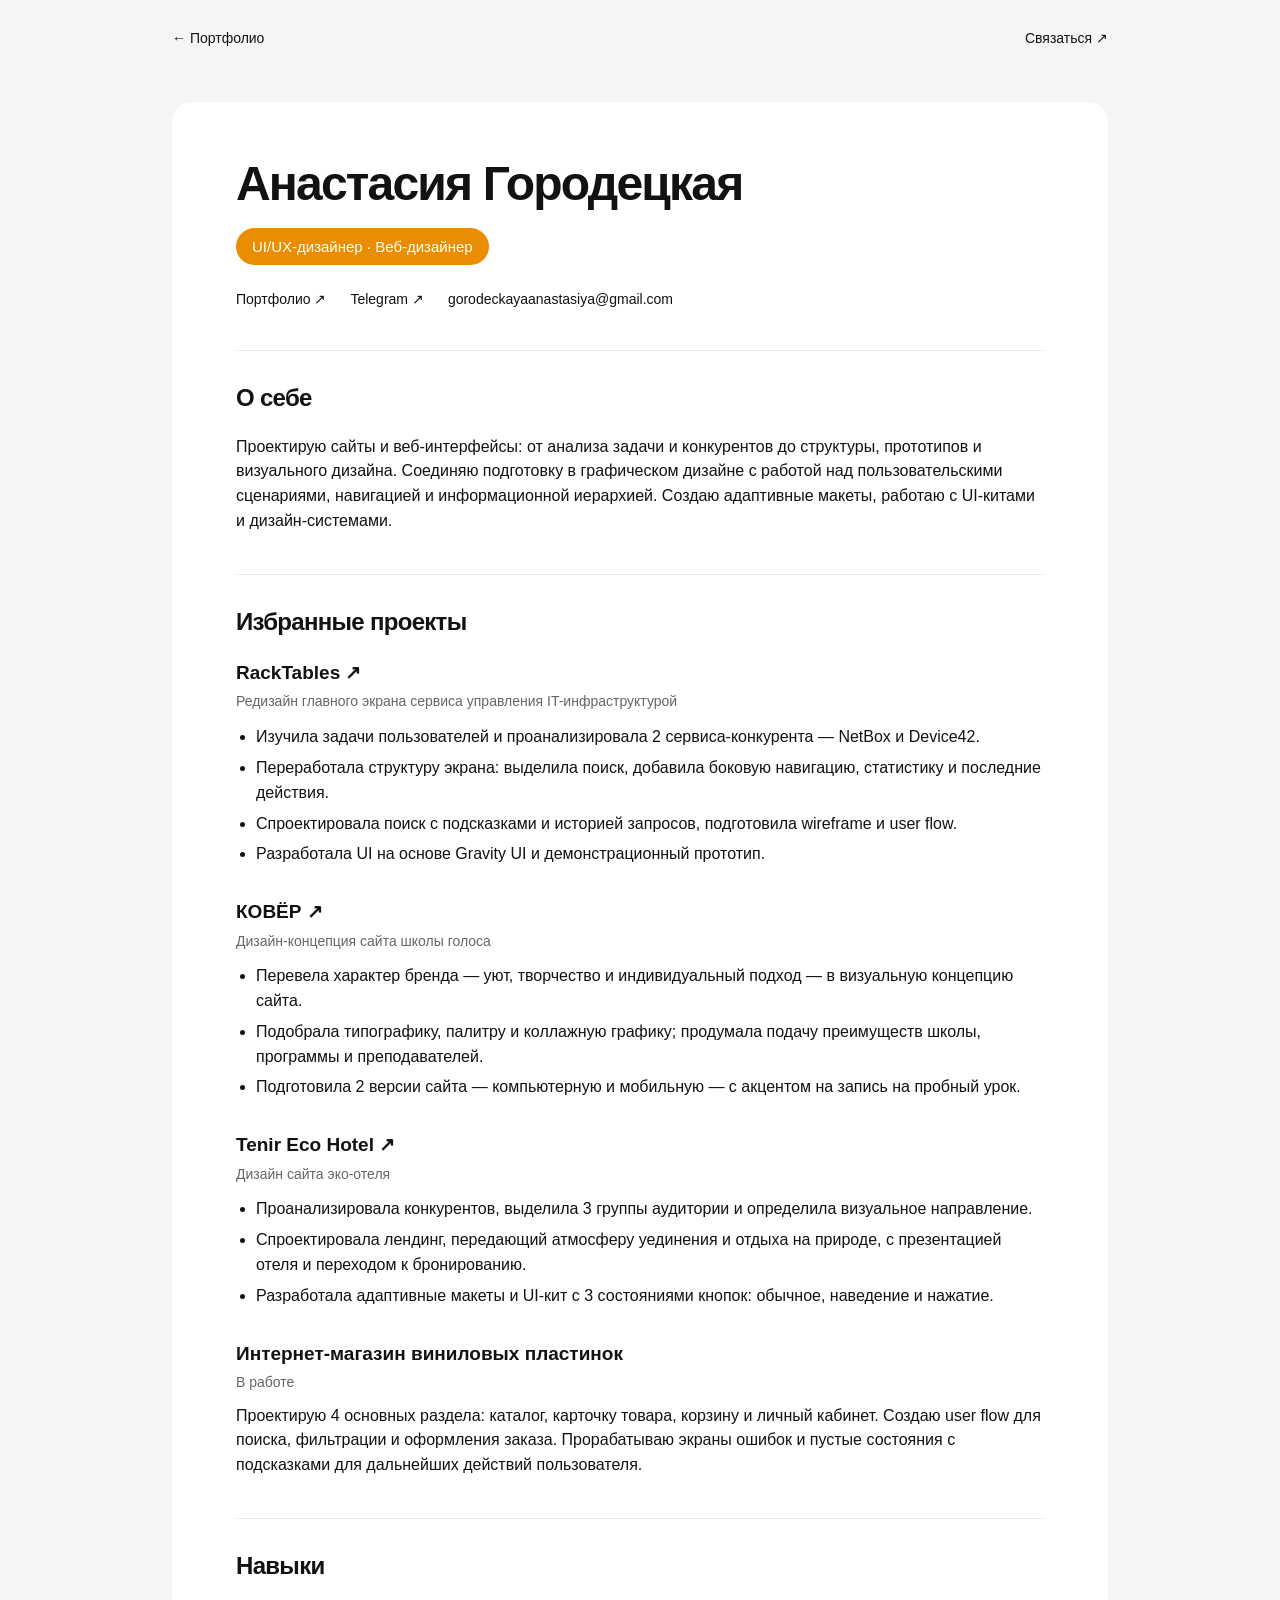
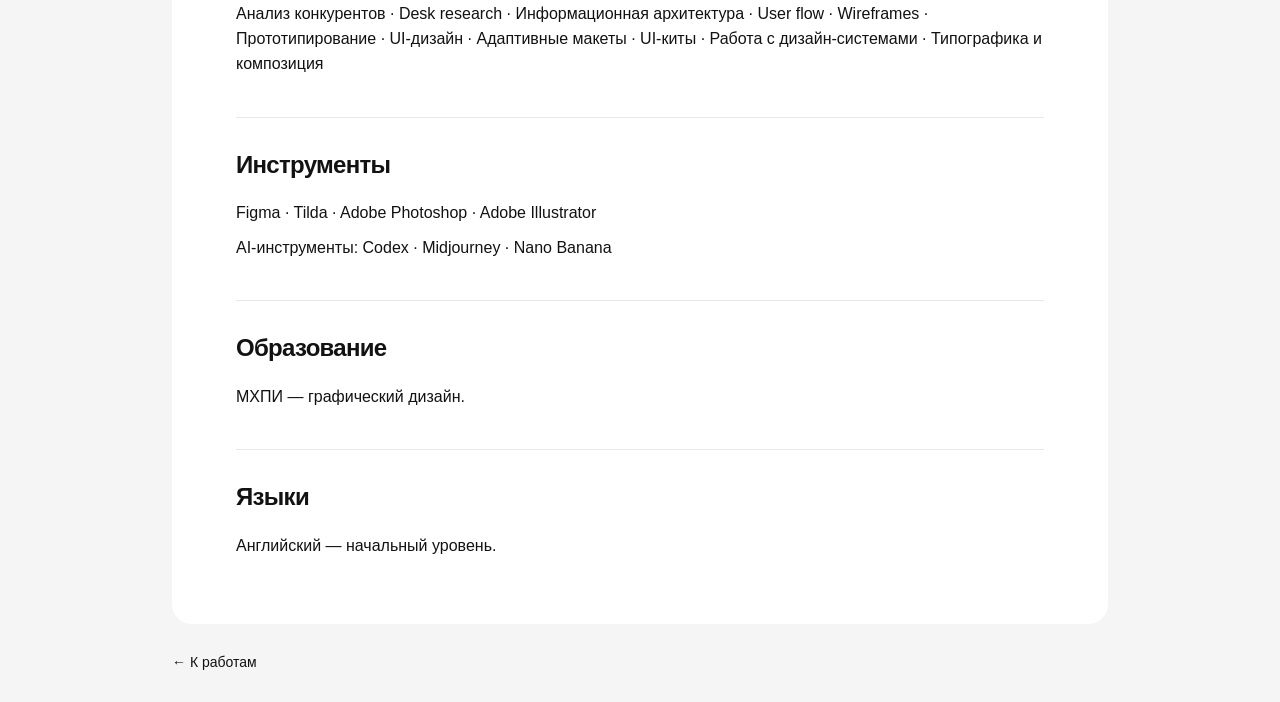
==== cv.html @ f880911d "Add files via upload" ====
<!doctype html>
<html lang="ru"><head><meta charset="utf-8"><meta name="viewport" content="width=device-width,initial-scale=1"><title>CV — Анастасия Городецкая</title><meta name="description" content="Резюме Анастасии Городецкой — UI/UX-дизайнер и веб-дизайнер"><link rel="stylesheet" href="cv.css"></head><body>
<header><a href="index.html#home">← Портфолио</a><a href="mailto:gorodeckayaanastasiya@gmail.com">Связаться ↗</a></header>
<main><h1>Анастасия Городецкая</h1><p class="role">UI/UX-дизайнер · Веб-дизайнер</p>
<div class="contacts"><a href="https://svetynastya.github.io/portfolio-site/">Портфолио ↗</a><a href="https://t.me/anastasieeeeeeee">Telegram ↗</a><a href="mailto:gorodeckayaanastasiya@gmail.com">gorodeckayaanastasiya@gmail.com</a></div>
<section><h2>О себе</h2><p>Проектирую сайты и веб-интерфейсы: от анализа задачи и конкурентов до структуры, прототипов и визуального дизайна. Соединяю подготовку в графическом дизайне с работой над пользовательскими сценариями, навигацией и информационной иерархией. Создаю адаптивные макеты, работаю с UI-китами и дизайн-системами.</p></section>
<section><h2>Избранные проекты</h2>
<article><h3><a href="racktables.html">RackTables ↗</a></h3><p class="caption">Редизайн главного экрана сервиса управления IT-инфраструктурой</p><ul><li>Изучила задачи пользователей и проанализировала 2 сервиса-конкурента — NetBox и Device42.</li><li>Переработала структуру экрана: выделила поиск, добавила боковую навигацию, статистику и последние действия.</li><li>Спроектировала поиск с подсказками и историей запросов, подготовила wireframe и user flow.</li><li>Разработала UI на основе Gravity UI и демонстрационный прототип.</li></ul></article>
<article><h3><a href="voice-school.html">КОВЁР ↗</a></h3><p class="caption">Дизайн-концепция сайта школы голоса</p><ul><li>Перевела характер бренда — уют, творчество и индивидуальный подход — в визуальную концепцию сайта.</li><li>Подобрала типографику, палитру и коллажную графику; продумала подачу преимуществ школы, программы и преподавателей.</li><li>Подготовила 2 версии сайта — компьютерную и мобильную — с акцентом на запись на пробный урок.</li></ul></article>
<article><h3><a href="eco-hotel.html">Tenir Eco Hotel ↗</a></h3><p class="caption">Дизайн сайта эко-отеля</p><ul><li>Проанализировала конкурентов, выделила 3 группы аудитории и определила визуальное направление.</li><li>Спроектировала лендинг, передающий атмосферу уединения и отдыха на природе, с презентацией отеля и переходом к бронированию.</li><li>Разработала адаптивные макеты и UI-кит с 3 состояниями кнопок: обычное, наведение и нажатие.</li></ul></article>
<article><h3>Интернет-магазин виниловых пластинок</h3><p class="caption">В работе</p><p>Проектирую 4 основных раздела: каталог, карточку товара, корзину и личный кабинет. Создаю user flow для поиска, фильтрации и оформления заказа. Прорабатываю экраны ошибок и пустые состояния с подсказками для дальнейших действий пользователя.</p></article></section>
<section><h2>Навыки</h2><p>Анализ конкурентов · Desk research · Информационная архитектура · User flow · Wireframes · Прототипирование · UI-дизайн · Адаптивные макеты · UI-киты · Работа с дизайн-системами · Типографика и композиция</p></section>
<section><h2>Инструменты</h2><p>Figma · Tilda · Adobe Photoshop · Adobe Illustrator</p><p>AI-инструменты: Codex · Midjourney · Nano Banana</p></section>
<section><h2>Образование</h2><p>МХПИ — графический дизайн.</p></section><section><h2>Языки</h2><p>Английский — начальный уровень.</p></section></main><footer><a href="index.html#works">← К работам</a></footer></body></html>
---- cv.css ----
*{box-sizing:border-box}body{margin:0;background:#f5f5f5;color:#121212;font-family:Arial,sans-serif;font-size:16px;line-height:1.55}a{color:inherit;text-decoration:none}a:hover{text-decoration:underline;text-underline-offset:4px}a:focus-visible{outline:2px solid #eb8d01;outline-offset:5px}header,footer{max-width:1000px;margin:auto;padding:28px 32px;display:flex;justify-content:space-between;font-size:14px}main{max-width:936px;margin:24px auto 0;padding:56px 64px;background:white;border-radius:20px}h1{font-size:48px;line-height:1.08;letter-spacing:-1.8px;margin:0 0 18px}.role{display:inline-block;background:#eb8d01;color:white;padding:7px 16px;border-radius:99px;margin:0 0 24px;font-size:15px}.contacts{display:flex;flex-wrap:wrap;gap:8px 24px;font-size:14px;overflow-wrap:anywhere}section{margin-top:40px;padding-top:28px;border-top:1px solid #e8e8e8}h2{font-size:24px;letter-spacing:-.7px;margin:0 0 18px}h3{font-size:19px;margin:0 0 4px}p{margin:0 0 10px}article+article{margin-top:30px}.caption{font-size:14px;color:#666}ul{margin:12px 0 0;padding-left:20px}li+li{margin-top:6px}@media(max-width:640px){header,footer{padding:22px 20px}main{margin:0 12px;padding:32px 20px;border-radius:16px}h1{font-size:34px;letter-spacing:-1px}.role{font-size:13px}body{font-size:15px}section{margin-top:28px;padding-top:22px}.contacts{gap:10px 20px}}@media print{header,footer{display:none}body,main{background:white}main{margin:0;padding:0;max-width:none}h1{font-size:30px}section{margin-top:20px;padding-top:12px}article{break-inside:avoid}a{text-decoration:none}}
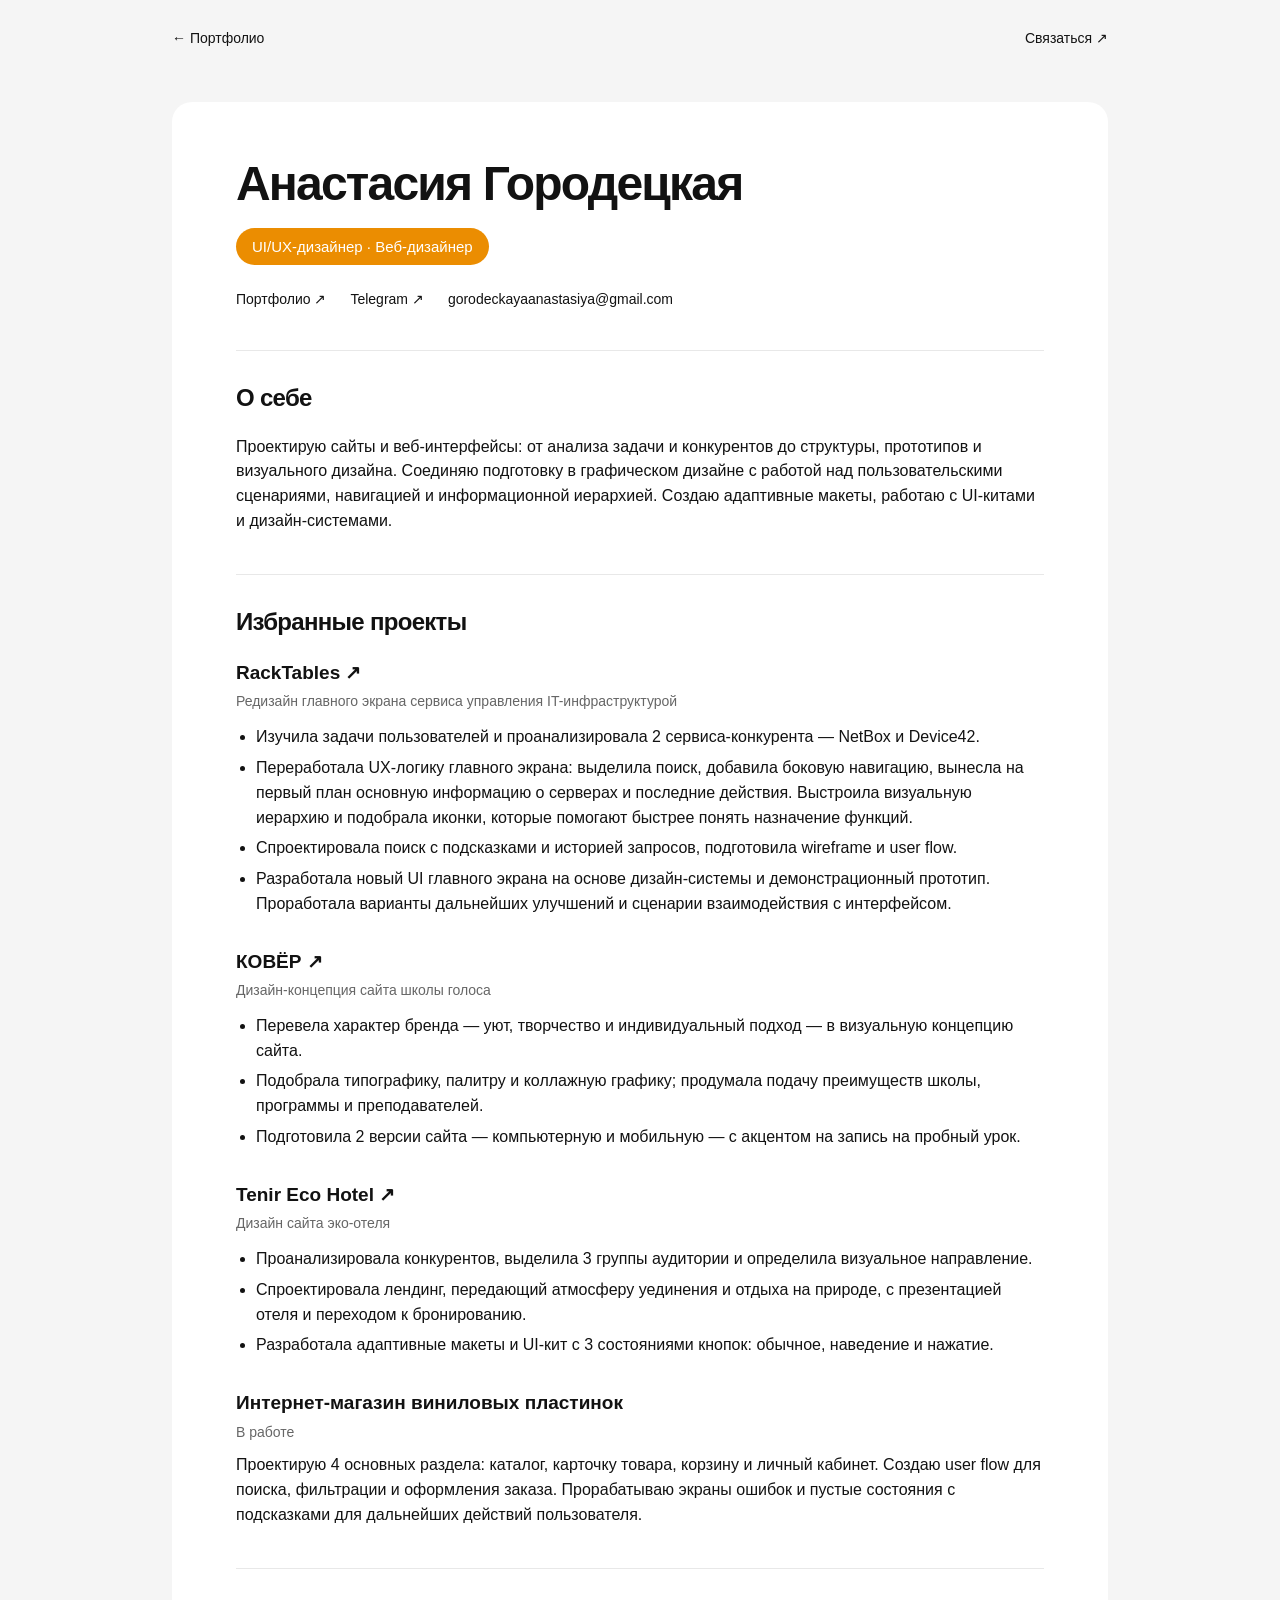
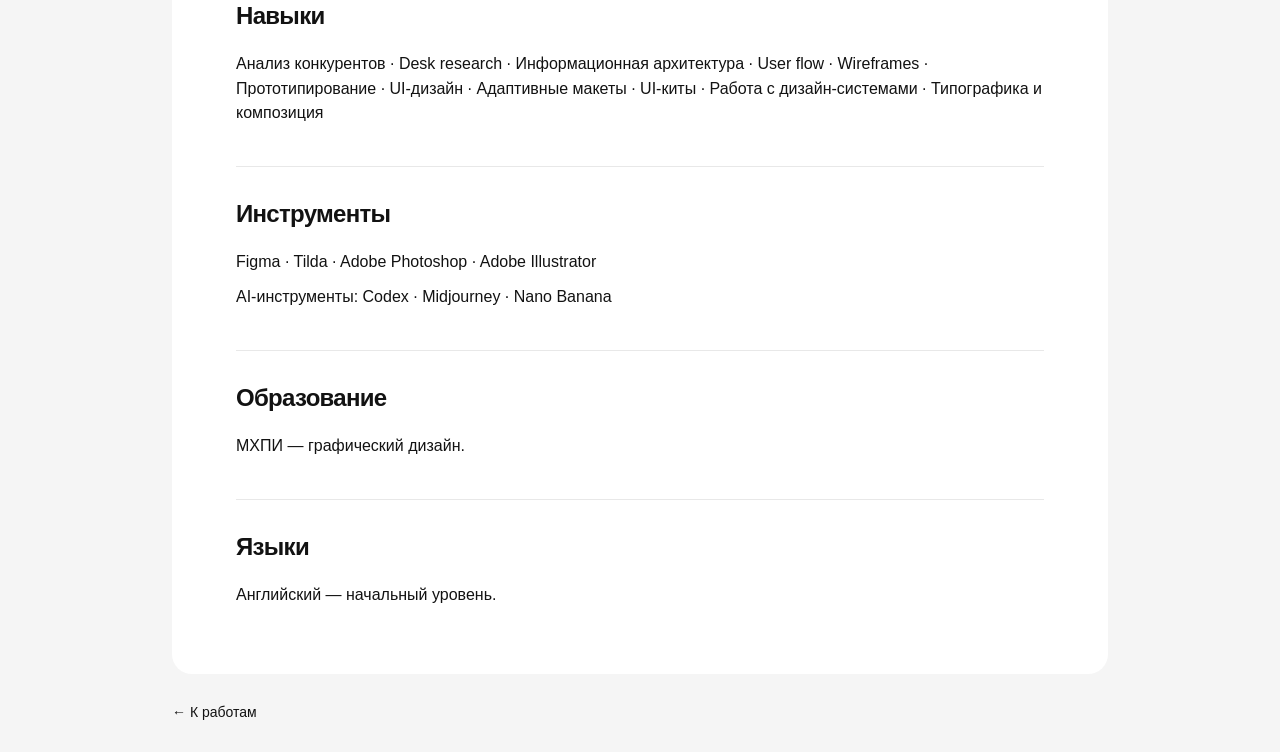
==== commit 703292c6: "Add files via upload" ====
--- a/cv.html
+++ b/cv.html
@@ -5,7 +5,7 @@
 <div class="contacts"><a href="https://svetynastya.github.io/portfolio-site/">Портфолио ↗</a><a href="https://t.me/anastasieeeeeeee">Telegram ↗</a><a href="mailto:gorodeckayaanastasiya@gmail.com">gorodeckayaanastasiya@gmail.com</a></div>
 <section><h2>О себе</h2><p>Проектирую сайты и веб-интерфейсы: от анализа задачи и конкурентов до структуры, прототипов и визуального дизайна. Соединяю подготовку в графическом дизайне с работой над пользовательскими сценариями, навигацией и информационной иерархией. Создаю адаптивные макеты, работаю с UI-китами и дизайн-системами.</p></section>
 <section><h2>Избранные проекты</h2>
-<article><h3><a href="racktables.html">RackTables ↗</a></h3><p class="caption">Редизайн главного экрана сервиса управления IT-инфраструктурой</p><ul><li>Изучила задачи пользователей и проанализировала 2 сервиса-конкурента — NetBox и Device42.</li><li>Переработала структуру экрана: выделила поиск, добавила боковую навигацию, статистику и последние действия.</li><li>Спроектировала поиск с подсказками и историей запросов, подготовила wireframe и user flow.</li><li>Разработала UI на основе Gravity UI и демонстрационный прототип.</li></ul></article>
+<article><h3><a href="racktables.html">RackTables ↗</a></h3><p class="caption">Редизайн главного экрана сервиса управления IT-инфраструктурой</p><ul><li>Изучила задачи пользователей и проанализировала 2 сервиса-конкурента — NetBox и Device42.</li><li>Переработала UX-логику главного экрана: выделила поиск, добавила боковую навигацию, вынесла на первый план основную информацию о серверах и последние действия. Выстроила визуальную иерархию и подобрала иконки, которые помогают быстрее понять назначение функций.</li><li>Спроектировала поиск с подсказками и историей запросов, подготовила wireframe и user flow.</li><li>Разработала новый UI главного экрана на основе дизайн-системы и демонстрационный прототип. Проработала варианты дальнейших улучшений и сценарии взаимодействия с интерфейсом.</li></ul></article>
 <article><h3><a href="voice-school.html">КОВЁР ↗</a></h3><p class="caption">Дизайн-концепция сайта школы голоса</p><ul><li>Перевела характер бренда — уют, творчество и индивидуальный подход — в визуальную концепцию сайта.</li><li>Подобрала типографику, палитру и коллажную графику; продумала подачу преимуществ школы, программы и преподавателей.</li><li>Подготовила 2 версии сайта — компьютерную и мобильную — с акцентом на запись на пробный урок.</li></ul></article>
 <article><h3><a href="eco-hotel.html">Tenir Eco Hotel ↗</a></h3><p class="caption">Дизайн сайта эко-отеля</p><ul><li>Проанализировала конкурентов, выделила 3 группы аудитории и определила визуальное направление.</li><li>Спроектировала лендинг, передающий атмосферу уединения и отдыха на природе, с презентацией отеля и переходом к бронированию.</li><li>Разработала адаптивные макеты и UI-кит с 3 состояниями кнопок: обычное, наведение и нажатие.</li></ul></article>
 <article><h3>Интернет-магазин виниловых пластинок</h3><p class="caption">В работе</p><p>Проектирую 4 основных раздела: каталог, карточку товара, корзину и личный кабинет. Создаю user flow для поиска, фильтрации и оформления заказа. Прорабатываю экраны ошибок и пустые состояния с подсказками для дальнейших действий пользователя.</p></article></section>
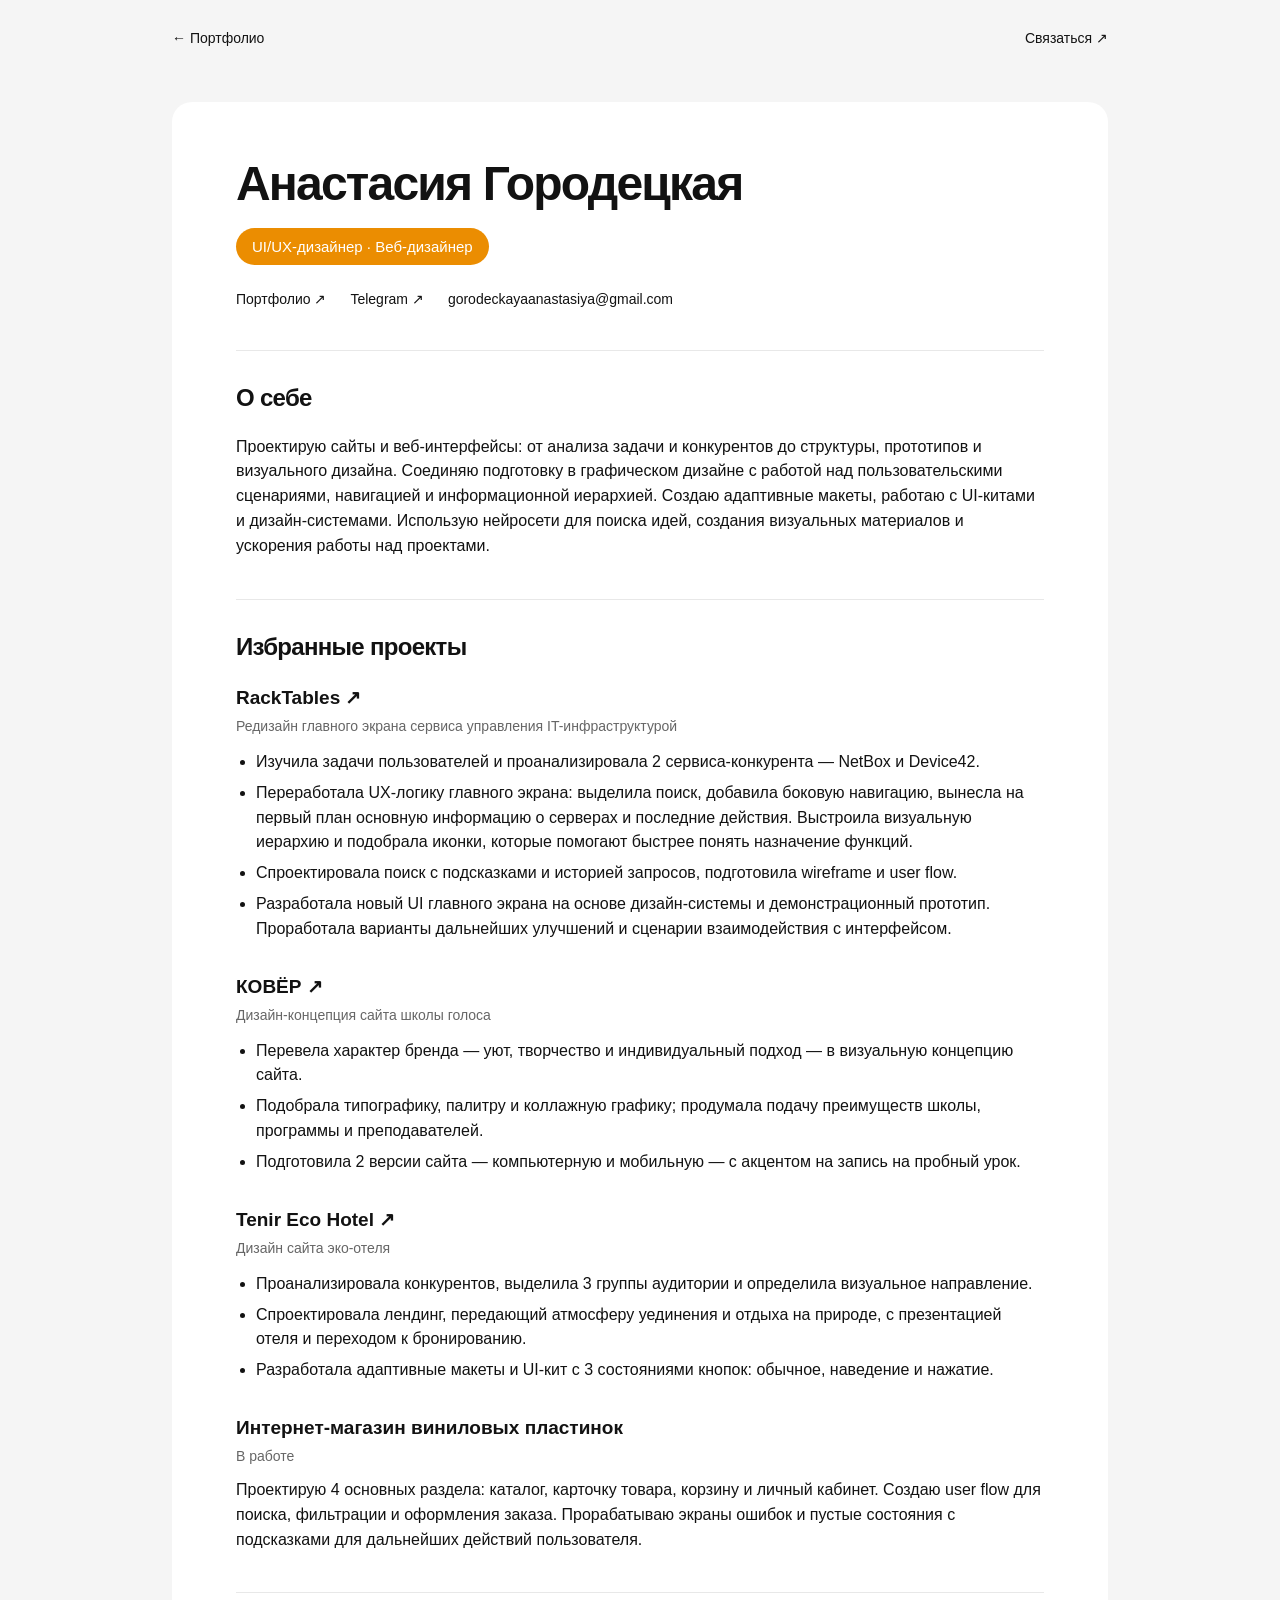
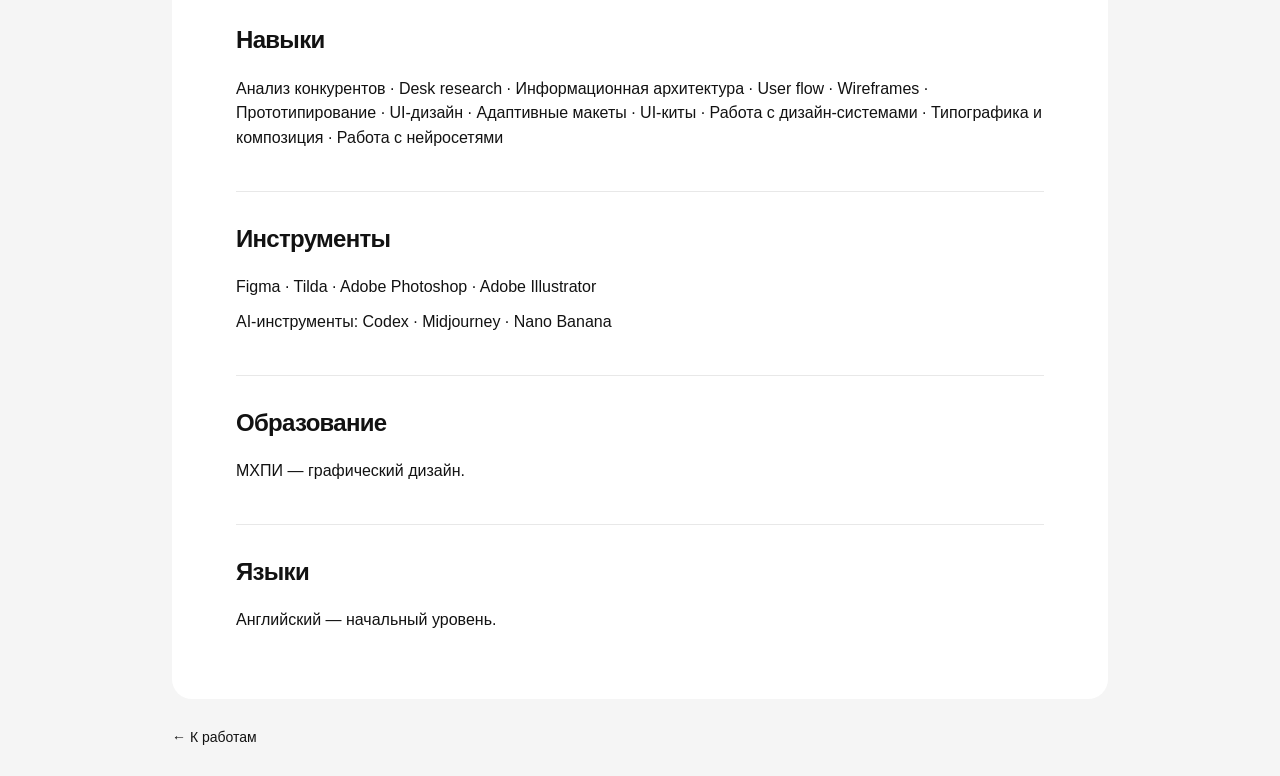
==== commit 1f5c6169: "Add files via upload" ====
--- a/cv.html
+++ b/cv.html
@@ -3,12 +3,12 @@
 <header><a href="index.html#home">← Портфолио</a><a href="mailto:gorodeckayaanastasiya@gmail.com">Связаться ↗</a></header>
 <main><h1>Анастасия Городецкая</h1><p class="role">UI/UX-дизайнер · Веб-дизайнер</p>
 <div class="contacts"><a href="https://svetynastya.github.io/portfolio-site/">Портфолио ↗</a><a href="https://t.me/anastasieeeeeeee">Telegram ↗</a><a href="mailto:gorodeckayaanastasiya@gmail.com">gorodeckayaanastasiya@gmail.com</a></div>
-<section><h2>О себе</h2><p>Проектирую сайты и веб-интерфейсы: от анализа задачи и конкурентов до структуры, прототипов и визуального дизайна. Соединяю подготовку в графическом дизайне с работой над пользовательскими сценариями, навигацией и информационной иерархией. Создаю адаптивные макеты, работаю с UI-китами и дизайн-системами.</p></section>
+<section><h2>О себе</h2><p>Проектирую сайты и веб-интерфейсы: от анализа задачи и конкурентов до структуры, прототипов и визуального дизайна. Соединяю подготовку в графическом дизайне с работой над пользовательскими сценариями, навигацией и информационной иерархией. Создаю адаптивные макеты, работаю с UI-китами и дизайн-системами. Использую нейросети для поиска идей, создания визуальных материалов и ускорения работы над проектами.</p></section>
 <section><h2>Избранные проекты</h2>
 <article><h3><a href="racktables.html">RackTables ↗</a></h3><p class="caption">Редизайн главного экрана сервиса управления IT-инфраструктурой</p><ul><li>Изучила задачи пользователей и проанализировала 2 сервиса-конкурента — NetBox и Device42.</li><li>Переработала UX-логику главного экрана: выделила поиск, добавила боковую навигацию, вынесла на первый план основную информацию о серверах и последние действия. Выстроила визуальную иерархию и подобрала иконки, которые помогают быстрее понять назначение функций.</li><li>Спроектировала поиск с подсказками и историей запросов, подготовила wireframe и user flow.</li><li>Разработала новый UI главного экрана на основе дизайн-системы и демонстрационный прототип. Проработала варианты дальнейших улучшений и сценарии взаимодействия с интерфейсом.</li></ul></article>
 <article><h3><a href="voice-school.html">КОВЁР ↗</a></h3><p class="caption">Дизайн-концепция сайта школы голоса</p><ul><li>Перевела характер бренда — уют, творчество и индивидуальный подход — в визуальную концепцию сайта.</li><li>Подобрала типографику, палитру и коллажную графику; продумала подачу преимуществ школы, программы и преподавателей.</li><li>Подготовила 2 версии сайта — компьютерную и мобильную — с акцентом на запись на пробный урок.</li></ul></article>
 <article><h3><a href="eco-hotel.html">Tenir Eco Hotel ↗</a></h3><p class="caption">Дизайн сайта эко-отеля</p><ul><li>Проанализировала конкурентов, выделила 3 группы аудитории и определила визуальное направление.</li><li>Спроектировала лендинг, передающий атмосферу уединения и отдыха на природе, с презентацией отеля и переходом к бронированию.</li><li>Разработала адаптивные макеты и UI-кит с 3 состояниями кнопок: обычное, наведение и нажатие.</li></ul></article>
 <article><h3>Интернет-магазин виниловых пластинок</h3><p class="caption">В работе</p><p>Проектирую 4 основных раздела: каталог, карточку товара, корзину и личный кабинет. Создаю user flow для поиска, фильтрации и оформления заказа. Прорабатываю экраны ошибок и пустые состояния с подсказками для дальнейших действий пользователя.</p></article></section>
-<section><h2>Навыки</h2><p>Анализ конкурентов · Desk research · Информационная архитектура · User flow · Wireframes · Прототипирование · UI-дизайн · Адаптивные макеты · UI-киты · Работа с дизайн-системами · Типографика и композиция</p></section>
+<section><h2>Навыки</h2><p>Анализ конкурентов · Desk research · Информационная архитектура · User flow · Wireframes · Прототипирование · UI-дизайн · Адаптивные макеты · UI-киты · Работа с дизайн-системами · Типографика и композиция · Работа с нейросетями</p></section>
 <section><h2>Инструменты</h2><p>Figma · Tilda · Adobe Photoshop · Adobe Illustrator</p><p>AI-инструменты: Codex · Midjourney · Nano Banana</p></section>
 <section><h2>Образование</h2><p>МХПИ — графический дизайн.</p></section><section><h2>Языки</h2><p>Английский — начальный уровень.</p></section></main><footer><a href="index.html#works">← К работам</a></footer></body></html>
